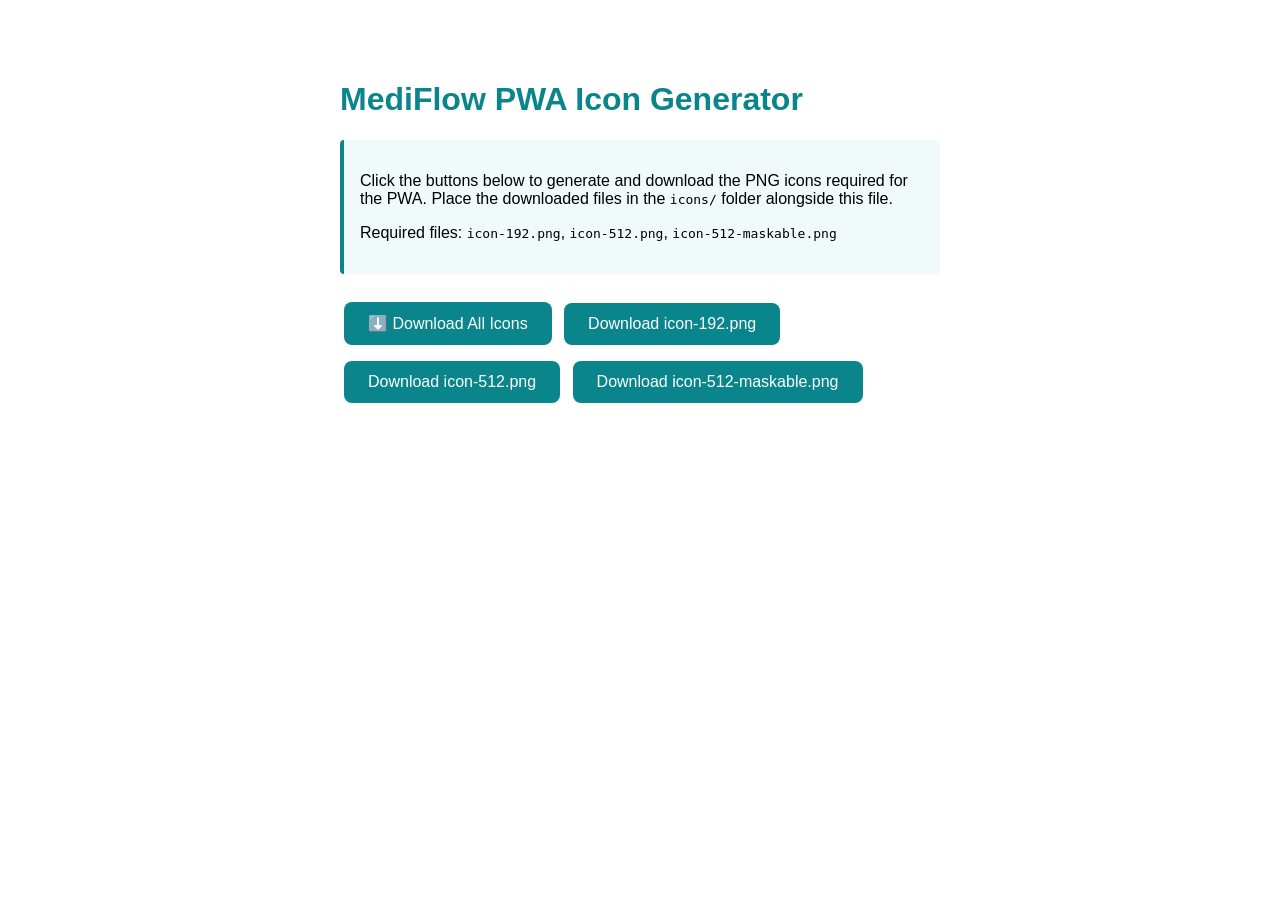
==== icons/generate-icons.html @ 49f6b8fc "Complete PWA setup: icons, SW registration, manifest updates, GitHub Pages deploy Co-authored-by: dr" ====
<!DOCTYPE html>
<html lang="en">
<head>
  <meta charset="UTF-8">
  <title>MediFlow — Generate PWA Icons</title>
  <style>
    body { font-family: sans-serif; max-width: 600px; margin: 40px auto; padding: 20px; }
    h1 { color: #0A858C; }
    button { background: #0A858C; color: white; border: none; padding: 12px 24px; border-radius: 8px; cursor: pointer; font-size: 16px; margin: 8px 4px; }
    button:hover { background: #055C61; }
    canvas { display: none; }
    .status { margin-top: 16px; color: #055C61; font-weight: 600; }
    .instructions { background: #f0fafa; border-left: 4px solid #0A858C; padding: 16px; border-radius: 4px; margin: 20px 0; }
  </style>
</head>
<body>
  <h1>MediFlow PWA Icon Generator</h1>
  <div class="instructions">
    <p>Click the buttons below to generate and download the PNG icons required for the PWA. Place the downloaded files in the <code>icons/</code> folder alongside this file.</p>
    <p>Required files: <code>icon-192.png</code>, <code>icon-512.png</code>, <code>icon-512-maskable.png</code></p>
  </div>

  <button onclick="generateAll()">⬇️ Download All Icons</button>
  <button onclick="generateIcon(192, 'icon-192.png', false)">Download icon-192.png</button>
  <button onclick="generateIcon(512, 'icon-512.png', false)">Download icon-512.png</button>
  <button onclick="generateIcon(512, 'icon-512-maskable.png', true)">Download icon-512-maskable.png</button>

  <div class="status" id="status"></div>
  <canvas id="canvas"></canvas>

  <script>
    // Polyfill for CanvasRenderingContext2D.roundRect (Chrome < 99, Firefox < 112, Safari < 16)
    if (!CanvasRenderingContext2D.prototype.roundRect) {
      CanvasRenderingContext2D.prototype.roundRect = function(x, y, w, h, r) {
        const radius = Math.min(r, w / 2, h / 2);
        this.beginPath();
        this.moveTo(x + radius, y);
        this.lineTo(x + w - radius, y);
        this.quadraticCurveTo(x + w, y, x + w, y + radius);
        this.lineTo(x + w, y + h - radius);
        this.quadraticCurveTo(x + w, y + h, x + w - radius, y + h);
        this.lineTo(x + radius, y + h);
        this.quadraticCurveTo(x, y + h, x, y + h - radius);
        this.lineTo(x, y + radius);
        this.quadraticCurveTo(x, y, x + radius, y);
        this.closePath();
        return this;
      };
    }

    const BG_COLOR = '#0A858C';
    const FG_COLOR = '#FFFFFF';

    function drawIcon(ctx, size, maskable) {
      ctx.clearRect(0, 0, size, size);

      // Background
      if (maskable) {
        // Maskable icons use full bleed (no rounded corners)
        ctx.fillStyle = BG_COLOR;
        ctx.fillRect(0, 0, size, size);
      } else {
        const radius = size * 0.208; // ~40px for 192, ~108px for 512
        ctx.fillStyle = BG_COLOR;
        ctx.beginPath();
        ctx.moveTo(radius, 0);
        ctx.lineTo(size - radius, 0);
        ctx.quadraticCurveTo(size, 0, size, radius);
        ctx.lineTo(size, size - radius);
        ctx.quadraticCurveTo(size, size, size - radius, size);
        ctx.lineTo(radius, size);
        ctx.quadraticCurveTo(0, size, 0, size - radius);
        ctx.lineTo(0, radius);
        ctx.quadraticCurveTo(0, 0, radius, 0);
        ctx.closePath();
        ctx.fill();
      }

      // Cross / plus symbol (pill cross)
      ctx.fillStyle = FG_COLOR;
      const armWidth = size * 0.27;
      const armLength = size * 0.56;
      const cx = size / 2;
      const cy = size / 2;

      // Horizontal bar
      ctx.beginPath();
      const hRadius = armWidth / 2;
      ctx.roundRect(cx - armLength / 2, cy - armWidth / 2, armLength, armWidth, hRadius);
      ctx.fill();

      // Vertical bar
      ctx.beginPath();
      ctx.roundRect(cx - armWidth / 2, cy - armLength / 2, armWidth, armLength, hRadius);
      ctx.fill();
    }

    function generateIcon(size, filename, maskable) {
      const canvas = document.getElementById('canvas');
      canvas.width = size;
      canvas.height = size;
      const ctx = canvas.getContext('2d');
      drawIcon(ctx, size, maskable);

      canvas.toBlob(blob => {
        const a = document.createElement('a');
        a.href = URL.createObjectURL(blob);
        a.download = filename;
        a.click();
        URL.revokeObjectURL(a.href);
        document.getElementById('status').textContent = `✅ Downloaded ${filename}`;
      }, 'image/png');
    }

    function generateAll() {
      const icons = [
        { size: 192, filename: 'icon-192.png', maskable: false },
        { size: 512, filename: 'icon-512.png', maskable: false },
        { size: 512, filename: 'icon-512-maskable.png', maskable: true },
      ];
      let i = 0;
      function next() {
        if (i >= icons.length) {
          document.getElementById('status').textContent = '✅ All icons downloaded! Place them in the icons/ folder.';
          return;
        }
        const { size, filename, maskable } = icons[i++];
        const canvas = document.getElementById('canvas');
        canvas.width = size;
        canvas.height = size;
        const ctx = canvas.getContext('2d');
        drawIcon(ctx, size, maskable);
        canvas.toBlob(blob => {
          const a = document.createElement('a');
          a.href = URL.createObjectURL(blob);
          a.download = filename;
          a.click();
          URL.revokeObjectURL(a.href);
          setTimeout(next, 500);
        }, 'image/png');
      }
      next();
    }
  </script>
</body>
</html>
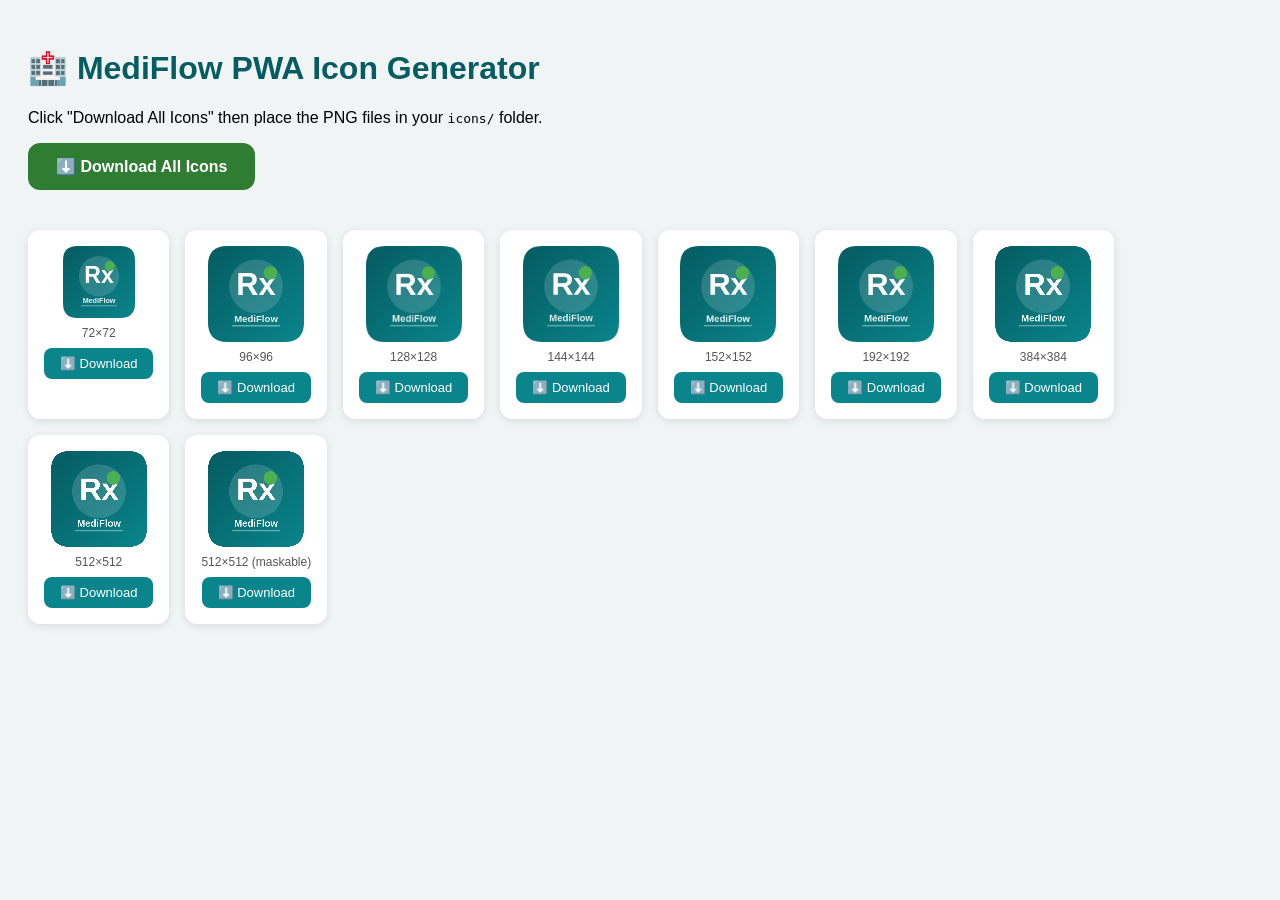
==== commit 74163dcc: "Complete PWA setup: full icon set, enhanced SW registration, deploy workflow Co-authored-by: drxphar" ====
--- a/icons/generate-icons.html
+++ b/icons/generate-icons.html
@@ -1,146 +1,141 @@
 <!DOCTYPE html>
 <html lang="en">
 <head>
-  <meta charset="UTF-8">
-  <title>MediFlow — Generate PWA Icons</title>
-  <style>
-    body { font-family: sans-serif; max-width: 600px; margin: 40px auto; padding: 20px; }
-    h1 { color: #0A858C; }
-    button { background: #0A858C; color: white; border: none; padding: 12px 24px; border-radius: 8px; cursor: pointer; font-size: 16px; margin: 8px 4px; }
-    button:hover { background: #055C61; }
-    canvas { display: none; }
-    .status { margin-top: 16px; color: #055C61; font-weight: 600; }
-    .instructions { background: #f0fafa; border-left: 4px solid #0A858C; padding: 16px; border-radius: 4px; margin: 20px 0; }
-  </style>
+<meta charset="UTF-8">
+<title>MediFlow Icon Generator</title>
+<style>
+  body { font-family: sans-serif; background: #f0f4f4; padding: 20px; }
+  h1 { color: #055C61; }
+  .grid { display: flex; flex-wrap: wrap; gap: 16px; margin-top: 20px; }
+  .item { background: white; border-radius: 12px; padding: 16px; text-align: center; box-shadow: 0 2px 8px rgba(0,0,0,0.1); }
+  canvas { border-radius: 8px; display: block; margin: 0 auto 8px; }
+  button { background: #0A858C; color: white; border: none; border-radius: 8px; padding: 8px 16px; cursor: pointer; font-size: 13px; }
+  button:hover { background: #055C61; }
+  #download-all { background: #2e7d32; color: white; border: none; border-radius: 12px; padding: 14px 28px; font-size: 16px; font-weight: 700; cursor: pointer; margin-bottom: 20px; }
+</style>
 </head>
 <body>
-  <h1>MediFlow PWA Icon Generator</h1>
-  <div class="instructions">
-    <p>Click the buttons below to generate and download the PNG icons required for the PWA. Place the downloaded files in the <code>icons/</code> folder alongside this file.</p>
-    <p>Required files: <code>icon-192.png</code>, <code>icon-512.png</code>, <code>icon-512-maskable.png</code></p>
-  </div>
+<h1>🏥 MediFlow PWA Icon Generator</h1>
+<p>Click "Download All Icons" then place the PNG files in your <code>icons/</code> folder.</p>
+<button id="download-all" onclick="downloadAll()">⬇️ Download All Icons</button>
+<div class="grid" id="grid"></div>
 
-  <button onclick="generateAll()">⬇️ Download All Icons</button>
-  <button onclick="generateIcon(192, 'icon-192.png', false)">Download icon-192.png</button>
-  <button onclick="generateIcon(512, 'icon-512.png', false)">Download icon-512.png</button>
-  <button onclick="generateIcon(512, 'icon-512-maskable.png', true)">Download icon-512-maskable.png</button>
+<script>
+const sizes = [72, 96, 128, 144, 152, 192, 384, 512];
 
-  <div class="status" id="status"></div>
-  <canvas id="canvas"></canvas>
+function drawIcon(canvas, size, maskable) {
+  const ctx = canvas.getContext('2d');
+  const s = size;
+  canvas.width = s;
+  canvas.height = s;
 
-  <script>
-    // Polyfill for CanvasRenderingContext2D.roundRect (Chrome < 99, Firefox < 112, Safari < 16)
-    if (!CanvasRenderingContext2D.prototype.roundRect) {
-      CanvasRenderingContext2D.prototype.roundRect = function(x, y, w, h, r) {
-        const radius = Math.min(r, w / 2, h / 2);
-        this.beginPath();
-        this.moveTo(x + radius, y);
-        this.lineTo(x + w - radius, y);
-        this.quadraticCurveTo(x + w, y, x + w, y + radius);
-        this.lineTo(x + w, y + h - radius);
-        this.quadraticCurveTo(x + w, y + h, x + w - radius, y + h);
-        this.lineTo(x + radius, y + h);
-        this.quadraticCurveTo(x, y + h, x, y + h - radius);
-        this.lineTo(x, y + radius);
-        this.quadraticCurveTo(x, y, x + radius, y);
-        this.closePath();
-        return this;
-      };
-    }
+  // Background
+  const grad = ctx.createLinearGradient(0, 0, s, s);
+  grad.addColorStop(0, '#055C61');
+  grad.addColorStop(1, '#0A858C');
 
-    const BG_COLOR = '#0A858C';
-    const FG_COLOR = '#FFFFFF';
+  // Rounded rect background
+  const r = s * 0.2;
+  ctx.beginPath();
+  ctx.moveTo(r, 0); ctx.lineTo(s - r, 0);
+  ctx.quadraticCurveTo(s, 0, s, r);
+  ctx.lineTo(s, s - r);
+  ctx.quadraticCurveTo(s, s, s - r, s);
+  ctx.lineTo(r, s);
+  ctx.quadraticCurveTo(0, s, 0, s - r);
+  ctx.lineTo(0, r);
+  ctx.quadraticCurveTo(0, 0, r, 0);
+  ctx.closePath();
+  ctx.fillStyle = grad;
+  ctx.fill();
 
-    function drawIcon(ctx, size, maskable) {
-      ctx.clearRect(0, 0, size, size);
+  // White circle
+  ctx.beginPath();
+  ctx.arc(s / 2, s * 0.42, s * 0.28, 0, Math.PI * 2);
+  ctx.fillStyle = 'rgba(255,255,255,0.15)';
+  ctx.fill();
 
-      // Background
-      if (maskable) {
-        // Maskable icons use full bleed (no rounded corners)
-        ctx.fillStyle = BG_COLOR;
-        ctx.fillRect(0, 0, size, size);
-      } else {
-        const radius = size * 0.208; // ~40px for 192, ~108px for 512
-        ctx.fillStyle = BG_COLOR;
-        ctx.beginPath();
-        ctx.moveTo(radius, 0);
-        ctx.lineTo(size - radius, 0);
-        ctx.quadraticCurveTo(size, 0, size, radius);
-        ctx.lineTo(size, size - radius);
-        ctx.quadraticCurveTo(size, size, size - radius, size);
-        ctx.lineTo(radius, size);
-        ctx.quadraticCurveTo(0, size, 0, size - radius);
-        ctx.lineTo(0, radius);
-        ctx.quadraticCurveTo(0, 0, radius, 0);
-        ctx.closePath();
-        ctx.fill();
-      }
+  // Draw "Rx" text
+  ctx.fillStyle = '#FFFFFF';
+  ctx.font = `bold ${s * 0.32}px Arial, sans-serif`;
+  ctx.textAlign = 'center';
+  ctx.textBaseline = 'middle';
+  ctx.fillText('Rx', s / 2, s * 0.42);
 
-      // Cross / plus symbol (pill cross)
-      ctx.fillStyle = FG_COLOR;
-      const armWidth = size * 0.27;
-      const armLength = size * 0.56;
-      const cx = size / 2;
-      const cy = size / 2;
+  // Green leaf dot accent
+  ctx.beginPath();
+  ctx.arc(s * 0.65, s * 0.28, s * 0.07, 0, Math.PI * 2);
+  ctx.fillStyle = '#4CAF50';
+  ctx.fill();
 
-      // Horizontal bar
-      ctx.beginPath();
-      const hRadius = armWidth / 2;
-      ctx.roundRect(cx - armLength / 2, cy - armWidth / 2, armLength, armWidth, hRadius);
-      ctx.fill();
+  // Bottom label
+  ctx.fillStyle = 'rgba(255,255,255,0.9)';
+  ctx.font = `600 ${s * 0.1}px Arial, sans-serif`;
+  ctx.textAlign = 'center';
+  ctx.fillText('MediFlow', s / 2, s * 0.76);
 
-      // Vertical bar
-      ctx.beginPath();
-      ctx.roundRect(cx - armWidth / 2, cy - armLength / 2, armWidth, armLength, hRadius);
-      ctx.fill();
-    }
+  // Thin underline
+  ctx.beginPath();
+  ctx.moveTo(s * 0.25, s * 0.83);
+  ctx.lineTo(s * 0.75, s * 0.83);
+  ctx.strokeStyle = 'rgba(255,255,255,0.4)';
+  ctx.lineWidth = s * 0.015;
+  ctx.stroke();
+}
 
-    function generateIcon(size, filename, maskable) {
-      const canvas = document.getElementById('canvas');
-      canvas.width = size;
-      canvas.height = size;
-      const ctx = canvas.getContext('2d');
-      drawIcon(ctx, size, maskable);
+function downloadCanvas(canvas, filename) {
+  const link = document.createElement('a');
+  link.download = filename;
+  link.href = canvas.toDataURL('image/png');
+  link.click();
+}
 
-      canvas.toBlob(blob => {
-        const a = document.createElement('a');
-        a.href = URL.createObjectURL(blob);
-        a.download = filename;
-        a.click();
-        URL.revokeObjectURL(a.href);
-        document.getElementById('status').textContent = `✅ Downloaded ${filename}`;
-      }, 'image/png');
-    }
+function downloadAll() {
+  sizes.forEach((size, i) => {
+    setTimeout(() => {
+      const canvas = document.createElement('canvas');
+      drawIcon(canvas, size, false);
+      downloadCanvas(canvas, `icon-${size}.png`);
+    }, i * 200);
+  });
+  // Also download maskable
+  setTimeout(() => {
+    const canvas = document.createElement('canvas');
+    drawIcon(canvas, 512, true);
+    downloadCanvas(canvas, 'icon-512-maskable.png');
+  }, sizes.length * 200 + 200);
+}
 
-    function generateAll() {
-      const icons = [
-        { size: 192, filename: 'icon-192.png', maskable: false },
-        { size: 512, filename: 'icon-512.png', maskable: false },
-        { size: 512, filename: 'icon-512-maskable.png', maskable: true },
-      ];
-      let i = 0;
-      function next() {
-        if (i >= icons.length) {
-          document.getElementById('status').textContent = '✅ All icons downloaded! Place them in the icons/ folder.';
-          return;
-        }
-        const { size, filename, maskable } = icons[i++];
-        const canvas = document.getElementById('canvas');
-        canvas.width = size;
-        canvas.height = size;
-        const ctx = canvas.getContext('2d');
-        drawIcon(ctx, size, maskable);
-        canvas.toBlob(blob => {
-          const a = document.createElement('a');
-          a.href = URL.createObjectURL(blob);
-          a.download = filename;
-          a.click();
-          URL.revokeObjectURL(a.href);
-          setTimeout(next, 500);
-        }, 'image/png');
-      }
-      next();
-    }
-  </script>
+// Render previews
+const grid = document.getElementById('grid');
+[...sizes, 'maskable'].forEach(size => {
+  const isMaskable = size === 'maskable';
+  const s = isMaskable ? 512 : size;
+  const preview = Math.min(s, 96);
+
+  const div = document.createElement('div');
+  div.className = 'item';
+
+  const canvas = document.createElement('canvas');
+  canvas.style.width = preview + 'px';
+  canvas.style.height = preview + 'px';
+  drawIcon(canvas, s, isMaskable);
+
+  const label = document.createElement('div');
+  label.style.fontSize = '12px';
+  label.style.color = '#555';
+  label.style.marginBottom = '8px';
+  label.textContent = isMaskable ? '512×512 (maskable)' : `${s}×${s}`;
+
+  const btn = document.createElement('button');
+  btn.textContent = '⬇️ Download';
+  btn.onclick = () => downloadCanvas(canvas, isMaskable ? 'icon-512-maskable.png' : `icon-${s}.png`);
+
+  div.appendChild(canvas);
+  div.appendChild(label);
+  div.appendChild(btn);
+  grid.appendChild(div);
+});
+</script>
 </body>
 </html>
